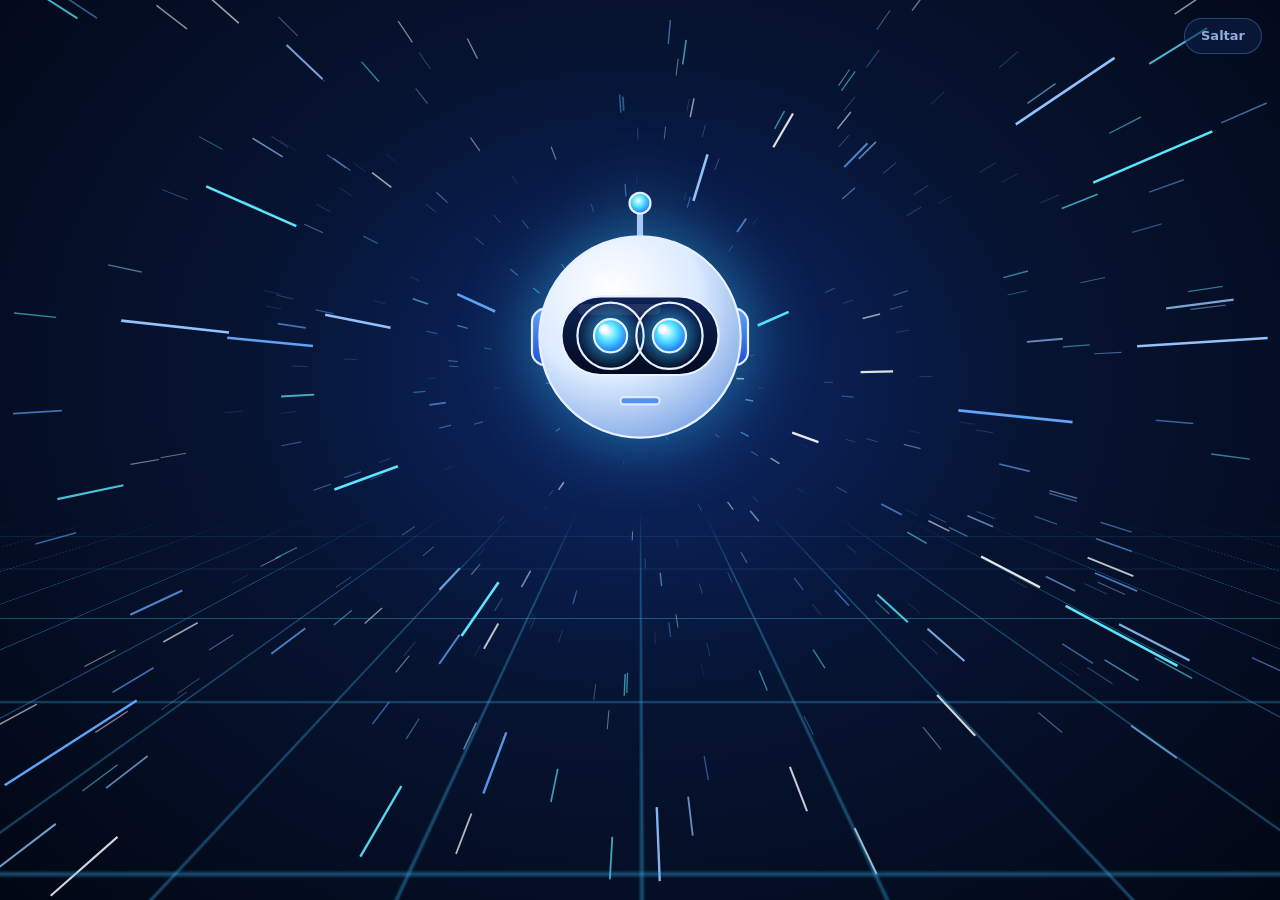
==== web/escritorio.html @ f4a1347a "v2.2.0: ventana propia del programa, panel azul, Groq y arreglos de Windows - El programa ya no abre" ====
<!doctype html>
<html lang="es">
<head>
<meta charset="utf-8">
<meta name="viewport" content="width=device-width, initial-scale=1">
<title>Píxel · Panel de control</title>
<meta name="description" content="Panel de control de Píxel en este computador: vincula tus dispositivos y guarda tus APIs.">
<!-- Fase 15 (12 nov) - La ventana del programa instalado (instalador/pixel_ventana.py). Pedido del usuario: "un
     entorno como un dashboard todo azul" con Pixel acercandose de atras hacia adelante y su saludo; distinto de la
     app de internet. Habla con el panel local (/api/estado y RUTAS_POST / RUTAS_SOLO_LOCAL de panel.py); mientras
     el lanzador baja la voz, /api/estado da 503 y el avance sale en /progreso. Logica: escritorio.js. -->
<link rel="icon" href="icono_programa.svg" type="image/svg+xml">
<link rel="stylesheet" href="escritorio.css">
</head>
<body class="con-intro">

<!-- ===================== Bienvenida: Pixel llega desde el fondo y saluda ===================== -->
<div id="intro" class="intro" role="dialog" aria-modal="true" aria-label="Bienvenida de Píxel">
  <canvas id="estrellas" class="estrellas" aria-hidden="true"></canvas>
  <div class="suelo" aria-hidden="true"><div class="suelo-rejilla"></div></div>
  <div class="intro-centro">
    <div class="intro-escena">
      <div class="onda" aria-hidden="true"></div>
      <div class="onda dos" aria-hidden="true"></div>
      <div id="intro-pixel" class="intro-pixel pixel-figura" aria-hidden="true"></div>
    </div>
    <p id="intro-texto" class="intro-texto" aria-live="polite"></p>
    <button id="intro-entrar" class="btn primario grande intro-entrar" type="button">Entrar al panel</button>
  </div>
  <button id="intro-saltar" class="intro-saltar" type="button">Saltar</button>
</div>

<!-- ===================== El panel ===================== -->
<div class="app" id="app">
  <aside class="lateral">
    <div class="marca">
      <div id="avatar" class="avatar pixel-figura" aria-hidden="true"></div>
      <div class="marca-txt"><strong>Píxel</strong><span>Panel de control</span></div>
    </div>
    <nav class="menu" aria-label="Secciones">
      <button type="button" data-vista="inicio" class="activo" aria-current="page">
        <svg viewBox="0 0 24 24" aria-hidden="true"><rect x="3" y="3" width="7" height="9" rx="1.6"/><rect x="14" y="3" width="7" height="5" rx="1.6"/><rect x="14" y="12" width="7" height="9" rx="1.6"/><rect x="3" y="16" width="7" height="5" rx="1.6"/></svg>
        <span>Inicio</span></button>
      <button type="button" data-vista="dispositivos">
        <svg viewBox="0 0 24 24" aria-hidden="true"><rect x="2" y="4" width="14" height="10" rx="2"/><path d="M6 18h6M9 14v4"/><rect x="17.5" y="8" width="4.5" height="12" rx="1.4"/></svg>
        <span>Dispositivos</span></button>
      <button type="button" data-vista="apis">
        <svg viewBox="0 0 24 24" aria-hidden="true"><circle cx="7.5" cy="15.5" r="4.5"/><path d="m10.7 12.3 9.8-9.8M17 6l3 3M14.5 8.5l2 2"/></svg>
        <span>Tus APIs</span></button>
      <button type="button" data-vista="voz">
        <svg viewBox="0 0 24 24" aria-hidden="true"><path d="M11 5 6 9H2v6h4l5 4z"/><path d="M15.5 8.5a5 5 0 0 1 0 7M19 5a10 10 0 0 1 0 14"/></svg>
        <span>Voz</span></button>
    </nav>
    <div class="lateral-pie">
      <div class="estado-mini"><i id="punto" class="punto"></i><span id="estado-mini">Conectando…</span></div>
      <button id="apagar" class="btn fantasma apagar" type="button" hidden>
        <svg viewBox="0 0 24 24" aria-hidden="true"><path d="M12 2v10"/><path d="M18.4 6.6a9 9 0 1 1-12.8 0"/></svg>
        Apagar Píxel</button>
      <small class="firma">Píxel <span id="version"></span> · Divergency IA</small>
    </div>
  </aside>

  <main class="principal" id="principal">
    <header class="cabecera">
      <div>
        <h1 id="titulo">Inicio</h1>
        <p id="saludo" class="sub"></p>
      </div>
      <div class="pildoras" id="pildoras" aria-live="polite"></div>
    </header>

    <!-- Preparando: la primera vez baja la voz y el oido -->
    <section id="preparando" class="tarjeta preparando" hidden aria-live="polite">
      <div class="prep-cab">
        <div class="prep-icono" aria-hidden="true"><svg viewBox="0 0 24 24"><path d="M12 3v12M7 10l5 5 5-5M4 20h16"/></svg></div>
        <div><h2>Preparando a Píxel</h2><p id="prep-fase" class="sub">Un momento…</p></div>
        <strong id="prep-cifra" class="prep-cifra"></strong>
      </div>
      <div class="barra" id="prep-barra"><i></i></div>
      <p class="sub">La primera vez bajo la voz y el oído de Píxel (unos 600 MB). Después arranca en segundos.</p>
      <p id="prep-error" class="error" hidden></p>
    </section>

    <!-- INICIO -->
    <section class="vista" id="v-inicio" aria-labelledby="titulo">
      <div class="mosaico">
        <div class="dato" id="d-pixel"><div class="dato-ico"><svg viewBox="0 0 24 24" aria-hidden="true"><circle cx="12" cy="13" r="8"/><path d="M8 12h.01M16 12h.01M12 5V2"/></svg></div><div><span class="et">Píxel</span><strong>…</strong><small></small></div></div>
        <div class="dato" id="d-nube"><div class="dato-ico"><svg viewBox="0 0 24 24" aria-hidden="true"><path d="M7 18a5 5 0 0 1-.6-9.96A6 6 0 0 1 18 9a4.5 4.5 0 0 1-.5 9z"/></svg></div><div><span class="et">Internet</span><strong>…</strong><small></small></div></div>
        <div class="dato" id="d-robot"><div class="dato-ico"><svg viewBox="0 0 24 24" aria-hidden="true"><rect x="9" y="2" width="6" height="11" rx="3"/><path d="M5 10a7 7 0 0 0 14 0M12 17v4"/></svg></div><div><span class="et">Robot</span><strong>…</strong><small></small></div></div>
        <div class="dato" id="d-ia"><div class="dato-ico"><svg viewBox="0 0 24 24" aria-hidden="true"><path d="M12 3c.6 4.6 3.4 7.4 8 8-4.6.6-7.4 3.4-8 8-.6-4.6-3.4-7.4-8-8 4.6-.6 7.4-3.4 8-8Z"/></svg></div><div><span class="et">Inteligencia</span><strong>…</strong><small></small></div></div>
      </div>
      <div class="rejilla">
        <article class="tarjeta vincular ancha" data-vincular></article>
        <article class="tarjeta">
          <div class="t-cab"><h2>Apps vinculadas</h2><button class="enlace-btn" type="button" data-ir="dispositivos">Ver todo</button></div>
          <div data-lista-apps></div>
        </article>
        <article class="tarjeta">
          <div class="t-cab"><h2>Tus APIs</h2><button class="enlace-btn" type="button" data-ir="apis">Administrar</button></div>
          <div id="resumen-apis" class="resumen-apis"></div>
        </article>
      </div>
    </section>

    <!-- DISPOSITIVOS -->
    <section class="vista" id="v-dispositivos" hidden>
      <div class="rejilla">
        <article class="tarjeta vincular ancha" data-vincular></article>
        <article class="tarjeta">
          <div class="t-cab"><h2>Apps vinculadas</h2></div>
          <p class="sub">Las cuentas que manejan a este Píxel desde la app.</p>
          <div data-lista-apps data-con-quitar></div>
        </article>
        <article class="tarjeta">
          <div class="t-cab"><h2>Robot Píxel</h2></div>
          <div id="lista-robots"></div>
        </article>
        <article class="tarjeta ancha">
          <div class="t-cab"><h2>Aparatos de tu red</h2><button class="btn suave" type="button" id="buscar-red">Buscar en la red</button></div>
          <p class="sub">Enchufes, luces, televisores y otros equipos conectados a tu WiFi.</p>
          <p id="red-fase" class="nota" hidden></p>
          <div id="lista-red"></div>
          <h3 class="sub-titulo">Guardados</h3>
          <div id="lista-guardados"></div>
        </article>
      </div>
    </section>

    <!-- TUS APIS -->
    <section class="vista" id="v-apis" hidden>
      <article class="tarjeta preferida">
        <div>
          <h2>¿Quién contesta primero?</h2>
          <p class="sub">Si tienes las dos claves, la otra queda de respaldo. Sin claves, contesta la IA de este computador si está instalada.</p>
        </div>
        <div class="segmentos" role="radiogroup" aria-label="IA que contesta primero">
          <button type="button" role="radio" data-ia="gemini">Gemini</button>
          <button type="button" role="radio" data-ia="groq">Groq</button>
        </div>
      </article>
      <div class="rejilla">
        <article class="tarjeta api" data-api="gemini">
          <div class="api-cab">
            <div class="api-logo gemini" aria-hidden="true"><svg viewBox="0 0 24 24"><path d="M12 2c.7 5.4 4.6 9.3 10 10-5.4.7-9.3 4.6-10 10-.7-5.4-4.6-9.3-10-10 5.4-.7 9.3-4.6 10-10Z"/></svg></div>
            <div><h2>Google Gemini</h2><span class="chip" data-chip>…</span></div>
          </div>
          <p class="sub" data-detalle></p>
          <form class="api-form" data-form>
            <label class="campo">Clave de Gemini
              <input type="password" name="clave" autocomplete="off" spellcheck="false" placeholder="Pega aquí tu clave de Gemini" aria-describedby="ayuda-gemini">
            </label>
            <div class="acciones">
              <button class="btn primario" type="submit">Guardar y probar</button>
              <button class="btn suave" type="button" data-probar>Probar</button>
              <button class="btn fantasma" type="button" data-quitar>Quitar</button>
            </div>
          </form>
          <p class="ayuda" id="ayuda-gemini">Consíguela gratis en <a href="https://aistudio.google.com/apikey" target="_blank" rel="noopener">aistudio.google.com</a> → «Get API key». Se guarda solo en este computador.</p>
        </article>
        <article class="tarjeta api" data-api="groq">
          <div class="api-cab">
            <div class="api-logo groq" aria-hidden="true"><svg viewBox="0 0 24 24"><path d="M13 2 4 14h7l-1 8 9-12h-7z"/></svg></div>
            <div><h2>Groq</h2><span class="chip" data-chip>…</span></div>
          </div>
          <p class="sub" data-detalle></p>
          <form class="api-form" data-form>
            <label class="campo">Clave de Groq
              <input type="password" name="clave" autocomplete="off" spellcheck="false" placeholder="Pega aquí tu clave de Groq" aria-describedby="ayuda-groq">
            </label>
            <div class="acciones">
              <button class="btn primario" type="submit">Guardar y probar</button>
              <button class="btn suave" type="button" data-probar>Probar</button>
              <button class="btn fantasma" type="button" data-quitar>Quitar</button>
            </div>
          </form>
          <p class="ayuda" id="ayuda-groq">Créala en <a href="https://console.groq.com/keys" target="_blank" rel="noopener">console.groq.com</a> → «API Keys». Muy rápida para conversar. Se guarda solo en este computador.</p>
        </article>
        <article class="tarjeta ancha local">
          <div class="api-cab">
            <div class="api-logo local" aria-hidden="true"><svg viewBox="0 0 24 24"><rect x="3" y="4" width="18" height="12" rx="2"/><path d="M8 20h8M12 16v4"/></svg></div>
            <div><h2>IA de este computador</h2><span class="chip" id="chip-local">…</span></div>
          </div>
          <p class="sub">Opcional: con Ollama instalado, Píxel también contesta sin internet (más lento).</p>
        </article>
      </div>
    </section>

    <!-- VOZ -->
    <section class="vista" id="v-voz" hidden>
      <form id="f-voz" class="rejilla">
        <article class="tarjeta">
          <h2>Por dónde habla</h2>
          <div class="opciones" id="op-salida">
            <label class="opcion"><input type="radio" name="salida_voz" value="esp32"><span><b>El robot</b><small>Por el altavoz de Píxel</small></span></label>
            <label class="opcion"><input type="radio" name="salida_voz" value="pc"><span><b>Este computador</b><small>Por sus altavoces</small></span></label>
          </div>
        </article>
        <article class="tarjeta">
          <h2>Largo de las respuestas</h2>
          <div class="opciones">
            <label class="opcion"><input type="radio" name="respuesta" value="corta"><span><b>Cortas</b><small>1 o 2 frases</small></span></label>
            <label class="opcion"><input type="radio" name="respuesta" value="normal"><span><b>Normales</b><small>2 a 4 frases</small></span></label>
          </div>
        </article>
        <article class="tarjeta">
          <h2>Voz</h2>
          <label class="campo">Elige la voz<select name="voz" id="sel-voz"></select></label>
          <label class="campo">Tipo de voz
            <select name="tono">
              <option value="normal">Normal</option>
              <option value="infantil">Infantil</option>
              <option value="muy_infantil">Muy infantil</option>
            </select>
          </label>
        </article>
        <article class="tarjeta">
          <h2>Personalidad</h2>
          <label class="campo">Cómo quieres que hable Píxel
            <textarea name="personalidad" id="personalidad" rows="4" placeholder="Por ejemplo: amable y cercano, con frases sencillas."></textarea>
          </label>
          <small class="sub" id="personalidad-cuenta"></small>
        </article>
        <div class="acciones ancha">
          <button class="btn primario grande" type="submit">Guardar</button>
          <button class="btn suave grande" type="button" id="probar-voz">Guardar y probar la voz</button>
        </div>
      </form>
    </section>
  </main>
</div>

<!-- Pixel se apago (o se apago desde aqui) -->
<div id="apagado" class="apagado" hidden role="alertdialog" aria-modal="true" aria-labelledby="apagado-titulo">
  <div class="apagado-caja">
    <div class="pixel-figura dormido" id="pixel-dormido" aria-hidden="true"></div>
    <h2 id="apagado-titulo">Píxel está apagado</h2>
    <p class="sub" id="apagado-texto">Esta ventana no encuentra a Píxel en este computador.</p>
    <div class="acciones centro">
      <button class="btn primario grande" type="button" id="encender" hidden>Encender Píxel</button>
      <button class="btn suave grande" type="button" id="cerrar-ventana" hidden>Cerrar la ventana</button>
    </div>
  </div>
</div>

<div class="toast" id="toast" role="status" hidden></div>

<script src="escritorio.js"></script>
</body>
</html>
---- web/escritorio.css ----
/* Fase 15 (12 nov) - La ventana del programa: panel de control todo azul (pedido del usuario). Ver escritorio.html. */
:root {
  --fondo: #040b1d;
  --fondo-2: #071533;
  --tarjeta: rgba(13, 32, 72, 0.62);
  --tarjeta-solida: #0c1d42;
  --borde: rgba(96, 165, 250, 0.16);
  --borde-fuerte: rgba(96, 165, 250, 0.34);
  --texto: #e8f1ff;
  --suave: #93acd8;
  --tenue: #6481b3;
  --azul: #3b82f6;
  --azul-claro: #60a5fa;
  --cian: #38bdf8;
  --cian-vivo: #5ee7ff;
  --bien: #22d3ee;
  --aviso: #fbbf24;
  --mal: #fb7185;
  --radio: 18px;
  --sombra: 0 18px 50px rgba(2, 8, 24, 0.55);
  color-scheme: dark;
}

* { box-sizing: border-box; }
[hidden] { display: none !important; }
html, body { height: 100%; }
body {
  margin: 0;
  background:
    radial-gradient(1200px 700px at 85% -10%, rgba(59, 130, 246, 0.22), transparent 60%),
    radial-gradient(900px 600px at -10% 110%, rgba(56, 189, 248, 0.14), transparent 60%),
    linear-gradient(160deg, var(--fondo-2), var(--fondo) 60%);
  background-attachment: fixed;
  color: var(--texto);
  font: 15px/1.5 "Segoe UI Variable Text", "Segoe UI", system-ui, -apple-system, Roboto, "Helvetica Neue", sans-serif;
  -webkit-font-smoothing: antialiased;
  overflow: hidden;
}
body::before {               /* rejilla tenue de fondo */
  content: ""; position: fixed; inset: 0; pointer-events: none; z-index: 0;
  background-image: linear-gradient(rgba(96, 165, 250, 0.05) 1px, transparent 1px),
                    linear-gradient(90deg, rgba(96, 165, 250, 0.05) 1px, transparent 1px);
  background-size: 44px 44px;
  mask-image: radial-gradient(ellipse at 60% 30%, #000 20%, transparent 75%);
}
h1, h2, h3 { margin: 0; font-weight: 650; letter-spacing: -0.01em; }
h1 { font-size: 26px; }
h2 { font-size: 17px; }
a { color: var(--cian); }
a:hover { color: var(--cian-vivo); }
button, input, select, textarea { font: inherit; color: inherit; }
:focus-visible { outline: 2px solid var(--cian); outline-offset: 2px; border-radius: 10px; }
.sub { color: var(--suave); margin: 4px 0 0; font-size: 14px; }
.nota { color: var(--cian); font-size: 14px; margin: 8px 0; }
.error { color: var(--mal); font-weight: 600; }
svg { stroke: currentColor; fill: none; stroke-width: 1.8; stroke-linecap: round; stroke-linejoin: round; }

/* ------------------------------------------------------------------ botones y campos */
.btn {
  display: inline-flex; align-items: center; justify-content: center; gap: 8px;
  border: 1px solid var(--borde-fuerte); background: rgba(59, 130, 246, 0.12);
  padding: 9px 16px; border-radius: 12px; cursor: pointer; font-weight: 600; font-size: 14px;
  transition: background 0.18s, border-color 0.18s, transform 0.12s, box-shadow 0.18s;
  white-space: nowrap;
}
.btn:hover { background: rgba(59, 130, 246, 0.22); border-color: var(--azul-claro); }
.btn:active { transform: translateY(1px); }
.btn:disabled { opacity: 0.5; cursor: default; }
.btn svg { width: 17px; height: 17px; }
.btn.primario {
  background: linear-gradient(135deg, #2563eb, #0ea5e9); border-color: transparent; color: #fff;
  box-shadow: 0 8px 24px rgba(37, 99, 235, 0.35);
}
.btn.primario:hover { background: linear-gradient(135deg, #3b82f6, #22d3ee); box-shadow: 0 10px 30px rgba(56, 189, 248, 0.4); }
.btn.suave { background: rgba(56, 189, 248, 0.1); }
.btn.fantasma { background: transparent; border-color: transparent; color: var(--suave); }
.btn.fantasma:hover { color: var(--texto); background: rgba(96, 165, 250, 0.1); }
.btn.grande { padding: 12px 22px; font-size: 15px; border-radius: 14px; }
.enlace-btn { background: none; border: 0; color: var(--cian); cursor: pointer; font-weight: 600; font-size: 13px; padding: 4px 6px; }
.enlace-btn:hover { color: var(--cian-vivo); }
.acciones { display: flex; flex-wrap: wrap; gap: 10px; margin-top: 14px; }
.acciones.centro { justify-content: center; }
.campo { display: grid; gap: 6px; font-size: 13px; color: var(--suave); font-weight: 600; margin-top: 12px; }
.campo input, .campo select, .campo textarea {
  width: 100%; background: rgba(4, 11, 29, 0.6); border: 1px solid var(--borde-fuerte); border-radius: 12px;
  padding: 10px 12px; color: var(--texto); font-weight: 500; font-size: 15px;
}
.campo textarea { resize: vertical; min-height: 92px; }
.campo input:focus, .campo select:focus, .campo textarea:focus { outline: none; border-color: var(--cian); box-shadow: 0 0 0 3px rgba(56, 189, 248, 0.2); }
.campo select option { background: var(--tarjeta-solida); }
.chip {
  display: inline-flex; align-items: center; gap: 6px; font-size: 12px; font-weight: 700; letter-spacing: 0.02em;
  padding: 3px 10px; border-radius: 999px; background: rgba(96, 165, 250, 0.14); color: var(--azul-claro); margin-top: 4px;
}
.chip.bien { background: rgba(34, 211, 238, 0.14); color: var(--bien); }
.chip.aviso { background: rgba(251, 191, 36, 0.14); color: var(--aviso); }
.chip.mal { background: rgba(251, 113, 133, 0.14); color: var(--mal); }

/* ------------------------------------------------------------------ estructura */
.app {
  position: relative; z-index: 1; height: 100vh; display: grid; grid-template-columns: 248px 1fr;
}
body.con-intro .app { opacity: 0; }
.app.entra { animation: entra-app 0.7s ease both; }
@keyframes entra-app { from { opacity: 0; } to { opacity: 1; } }

.lateral {
  display: flex; flex-direction: column; gap: 22px; padding: 22px 16px 18px;
  background: linear-gradient(180deg, rgba(7, 21, 51, 0.92), rgba(4, 11, 29, 0.92));
  border-right: 1px solid var(--borde);
}
.marca { display: flex; align-items: center; gap: 12px; padding: 4px 6px; }
.marca-txt strong { display: block; font-size: 19px; letter-spacing: 0.01em; }
.marca-txt span { display: block; color: var(--suave); font-size: 12.5px; }
.avatar { width: 58px; height: 62px; flex: none; filter: drop-shadow(0 6px 16px rgba(56, 189, 248, 0.35)); }
.avatar.oculto { visibility: hidden; }
.menu { display: grid; gap: 4px; }
.menu button {
  display: flex; align-items: center; gap: 12px; width: 100%; text-align: left; cursor: pointer;
  background: none; border: 1px solid transparent; border-radius: 12px; padding: 10px 12px;
  color: var(--suave); font-weight: 600; font-size: 14.5px; transition: background 0.18s, color 0.18s;
}
.menu button svg { width: 20px; height: 20px; flex: none; }
.menu button:hover { background: rgba(59, 130, 246, 0.1); color: var(--texto); }
.menu button.activo {
  background: linear-gradient(90deg, rgba(59, 130, 246, 0.28), rgba(56, 189, 248, 0.08));
  border-color: var(--borde-fuerte); color: #fff;
  box-shadow: inset 3px 0 0 var(--cian);
}
.lateral-pie { margin-top: auto; display: grid; gap: 10px; }
.estado-mini { display: flex; align-items: center; gap: 8px; font-size: 13px; color: var(--suave); padding: 0 8px; }
.punto { width: 9px; height: 9px; border-radius: 50%; background: var(--tenue); flex: none; }
.punto.bien { background: var(--bien); box-shadow: 0 0 0 4px rgba(34, 211, 238, 0.15); animation: latido 2.4s ease-in-out infinite; }
.punto.aviso { background: var(--aviso); }
.punto.mal { background: var(--mal); }
@keyframes latido { 50% { box-shadow: 0 0 0 7px rgba(34, 211, 238, 0.05); } }
.apagar { justify-content: flex-start; }
.apagar:hover { color: var(--mal); }
.firma { color: var(--tenue); font-size: 11.5px; padding: 0 8px; }

.principal { overflow-y: auto; padding: 26px 30px 40px; scroll-behavior: smooth; }
.cabecera { display: flex; justify-content: space-between; align-items: flex-start; gap: 16px; margin-bottom: 20px; flex-wrap: wrap; }
.pildoras { display: flex; gap: 8px; flex-wrap: wrap; }
.pildora {
  display: inline-flex; align-items: center; gap: 7px; padding: 6px 12px; border-radius: 999px; font-size: 12.5px; font-weight: 600;
  background: rgba(13, 32, 72, 0.7); border: 1px solid var(--borde); color: var(--suave);
}
.pildora i { width: 7px; height: 7px; border-radius: 50%; background: var(--tenue); }
.pildora.bien i { background: var(--bien); }
.pildora.aviso i { background: var(--aviso); }
.pildora.mal i { background: var(--mal); }

.vista { animation: aparece 0.35s ease both; }
@keyframes aparece { from { opacity: 0; transform: translateY(6px); } to { opacity: 1; transform: none; } }

.tarjeta {
  background: var(--tarjeta); border: 1px solid var(--borde); border-radius: var(--radio); padding: 20px;
  box-shadow: var(--sombra), inset 0 1px 0 rgba(255, 255, 255, 0.04);
  backdrop-filter: blur(10px); -webkit-backdrop-filter: blur(10px); min-width: 0;
}
.t-cab { display: flex; justify-content: space-between; align-items: center; gap: 10px; margin-bottom: 6px; }
.rejilla { display: grid; grid-template-columns: repeat(2, minmax(0, 1fr)); gap: 16px; }
.ancha { grid-column: 1 / -1; }
.sub-titulo { font-size: 13px; text-transform: uppercase; letter-spacing: 0.08em; color: var(--tenue); margin: 18px 0 6px; }

/* mosaico de datos */
.mosaico { display: grid; grid-template-columns: repeat(4, minmax(0, 1fr)); gap: 14px; margin-bottom: 16px; }
.dato {
  display: flex; gap: 12px; align-items: flex-start; padding: 16px; border-radius: 16px;
  background: linear-gradient(160deg, rgba(23, 56, 122, 0.55), rgba(10, 27, 63, 0.55));
  border: 1px solid var(--borde); min-width: 0;
}
.dato-ico {
  width: 38px; height: 38px; flex: none; border-radius: 11px; display: grid; place-items: center;
  background: rgba(56, 189, 248, 0.12); color: var(--cian);
}
.dato-ico svg { width: 20px; height: 20px; }
.dato .et { display: block; font-size: 12px; color: var(--suave); font-weight: 600; text-transform: uppercase; letter-spacing: 0.06em; }
.dato strong { display: block; font-size: 17px; margin-top: 2px; white-space: nowrap; overflow: hidden; text-overflow: ellipsis; }
.dato small { display: block; color: var(--tenue); font-size: 12.5px; white-space: nowrap; overflow: hidden; text-overflow: ellipsis; }
.dato.bien .dato-ico { background: rgba(34, 211, 238, 0.14); color: var(--bien); }
.dato.aviso .dato-ico { background: rgba(251, 191, 36, 0.12); color: var(--aviso); }
.dato.mal .dato-ico { background: rgba(251, 113, 133, 0.12); color: var(--mal); }

/* preparando */
.preparando { margin-bottom: 16px; border-color: var(--borde-fuerte); }
.prep-cab { display: flex; align-items: center; gap: 14px; }
.prep-cab > div:nth-child(2) { flex: 1; }
.prep-icono { width: 44px; height: 44px; border-radius: 13px; display: grid; place-items: center; background: rgba(56, 189, 248, 0.14); color: var(--cian); }
.prep-icono svg { width: 22px; height: 22px; animation: baja 1.6s ease-in-out infinite; }
@keyframes baja { 50% { transform: translateY(3px); } }
.prep-cifra { font-size: 22px; font-variant-numeric: tabular-nums; color: var(--cian); }
.barra { height: 10px; border-radius: 999px; background: rgba(96, 165, 250, 0.14); overflow: hidden; margin: 16px 0 8px; }
.barra i { display: block; height: 100%; width: 0; border-radius: inherit; background: linear-gradient(90deg, #2563eb, var(--cian-vivo)); transition: width 0.5s; box-shadow: 0 0 16px rgba(94, 231, 255, 0.5); }
.barra.sin i { width: 30%; animation: corre 1.4s ease-in-out infinite; }
@keyframes corre { 0% { margin-left: -30%; } 100% { margin-left: 100%; } }

/* vincular */
.vincular { display: grid; grid-template-columns: minmax(0, 1.05fr) minmax(0, 1fr); gap: 22px; align-items: center;
  background: radial-gradient(600px 260px at 0% 0%, rgba(59, 130, 246, 0.25), transparent 70%), var(--tarjeta); }
.vincular h2 { font-size: 20px; }
.pasos { margin: 12px 0 0; padding: 0; list-style: none; display: grid; gap: 8px; counter-reset: paso; }
.pasos li { display: flex; gap: 10px; align-items: flex-start; color: var(--suave); font-size: 14px; }
.pasos li::before {
  counter-increment: paso; content: counter(paso); flex: none; width: 22px; height: 22px; border-radius: 50%;
  display: grid; place-items: center; font-size: 12px; font-weight: 700; background: rgba(56, 189, 248, 0.16); color: var(--cian);
}
.pasos b { color: var(--texto); }
.codigo-zona { display: grid; justify-items: center; gap: 12px; text-align: center; }
.digitos { display: flex; gap: 8px; }
.digitos span {
  width: 50px; height: 64px; display: grid; place-items: center; border-radius: 14px; font-size: 32px; font-weight: 700;
  font-family: "Cascadia Mono", "Consolas", ui-monospace, monospace; color: #fff;
  background: linear-gradient(180deg, rgba(37, 99, 235, 0.45), rgba(8, 25, 64, 0.8));
  border: 1px solid rgba(94, 231, 255, 0.45); box-shadow: 0 0 22px rgba(56, 189, 248, 0.25), inset 0 1px 0 rgba(255, 255, 255, 0.12);
  animation: digito 0.45s cubic-bezier(.2, .9, .3, 1.3) both;
}
.digitos span:nth-child(4) { margin-left: 10px; }
.digitos span:nth-child(2) { animation-delay: 0.05s; } .digitos span:nth-child(3) { animation-delay: 0.1s; }
.digitos span:nth-child(4) { animation-delay: 0.15s; } .digitos span:nth-child(5) { animation-delay: 0.2s; }
.digitos span:nth-child(6) { animation-delay: 0.25s; }
@keyframes digito { from { opacity: 0; transform: translateY(10px) scale(0.9); } to { opacity: 1; transform: none; } }
.cuenta-atras { display: flex; align-items: center; gap: 8px; color: var(--suave); font-size: 13.5px; font-variant-numeric: tabular-nums; }
.cuenta-atras svg { width: 26px; height: 26px; transform: rotate(-90deg); }
.cuenta-atras circle { stroke-width: 3; }
.cuenta-atras .pista { stroke: rgba(96, 165, 250, 0.2); }
.cuenta-atras .resto { stroke: var(--cian); transition: stroke-dashoffset 1s linear; }
.sin-codigo {
  display: grid; justify-items: center; gap: 12px; padding: 18px; border-radius: 16px; width: 100%;
  border: 1px dashed var(--borde-fuerte); background: rgba(4, 11, 29, 0.35); color: var(--suave); text-align: center;
}
.sin-codigo svg { width: 34px; height: 34px; color: var(--cian); }

/* listas */
.lista { display: grid; grid-template-columns: minmax(0, 1fr); gap: 8px; margin-top: 10px; }
.fila {
  display: flex; align-items: center; gap: 12px; padding: 11px 12px; border-radius: 13px;
  background: rgba(4, 11, 29, 0.38); border: 1px solid var(--borde);
}
.fila .ico { width: 34px; height: 34px; flex: none; border-radius: 10px; display: grid; place-items: center; background: rgba(59, 130, 246, 0.14); color: var(--azul-claro); }
.fila .ico svg { width: 18px; height: 18px; }
.fila .txt { flex: 1; min-width: 0; }
.fila .txt b { display: block; font-weight: 600; white-space: nowrap; overflow: hidden; text-overflow: ellipsis; }
.fila .txt small { display: block; color: var(--tenue); font-size: 12.5px; white-space: nowrap; overflow: hidden; text-overflow: ellipsis; }
.fila .btn { padding: 6px 12px; font-size: 13px; }
.fila-form { display: grid; grid-template-columns: 1fr 160px auto; gap: 8px; margin-top: 6px; }
.fila-form .campo { margin: 0; }
.vacio { padding: 16px; border-radius: 13px; border: 1px dashed var(--borde); color: var(--tenue); font-size: 14px; text-align: center; margin-top: 10px; }
.estado-dot { width: 8px; height: 8px; border-radius: 50%; background: var(--tenue); flex: none; }
.estado-dot.bien { background: var(--bien); } .estado-dot.mal { background: var(--mal); }

/* APIs */
.preferida { display: flex; align-items: center; justify-content: space-between; gap: 18px; margin-bottom: 16px; flex-wrap: wrap; }
.preferida > div:first-child { flex: 1 1 320px; }
.segmentos { display: inline-flex; padding: 4px; border-radius: 14px; background: rgba(4, 11, 29, 0.55); border: 1px solid var(--borde-fuerte); }
.segmentos button {
  border: 0; background: none; padding: 9px 22px; border-radius: 10px; cursor: pointer; font-weight: 650; color: var(--suave);
}
.segmentos button[aria-checked="true"] { background: linear-gradient(135deg, #2563eb, #0ea5e9); color: #fff; box-shadow: 0 6px 18px rgba(37, 99, 235, 0.35); }
.api-cab { display: flex; gap: 14px; align-items: center; }
.api-logo { width: 46px; height: 46px; border-radius: 14px; display: grid; place-items: center; flex: none; }
.api-logo svg { width: 24px; height: 24px; }
.api-logo.gemini { background: linear-gradient(135deg, rgba(59, 130, 246, 0.35), rgba(56, 189, 248, 0.15)); color: #bfe3ff; }
.api-logo.gemini svg { fill: currentColor; stroke: none; }
.api-logo.groq { background: linear-gradient(135deg, rgba(37, 99, 235, 0.4), rgba(14, 165, 233, 0.12)); color: var(--cian-vivo); }
.api-logo.local { background: rgba(96, 165, 250, 0.14); color: var(--azul-claro); }
.ayuda { color: var(--tenue); font-size: 13px; margin: 12px 0 0; }
.resumen-apis { display: grid; grid-template-columns: minmax(0, 1fr); gap: 8px; margin-top: 10px; }

/* voz */
.opciones { display: grid; gap: 8px; margin-top: 12px; }
.opcion {
  display: flex; gap: 12px; align-items: center; padding: 12px 14px; border-radius: 13px; cursor: pointer;
  border: 1px solid var(--borde); background: rgba(4, 11, 29, 0.38); transition: border-color 0.18s, background 0.18s;
}
.opcion input { accent-color: var(--cian); width: 18px; height: 18px; }
.opcion b { display: block; } .opcion small { color: var(--tenue); }
.opcion:has(input:checked) { border-color: var(--cian); background: rgba(56, 189, 248, 0.1); }

/* toast */
.toast {
  position: fixed; left: 50%; bottom: 24px; transform: translateX(-50%); z-index: 50; max-width: min(560px, calc(100vw - 32px));
  padding: 12px 18px; border-radius: 14px; background: #0f2a5e; border: 1px solid var(--borde-fuerte); color: var(--texto);
  box-shadow: var(--sombra); font-weight: 600; font-size: 14px; animation: aparece 0.25s ease both;
}
.toast.mal { border-color: rgba(251, 113, 133, 0.6); background: #3a1430; }

/* apagado */
.apagado { position: fixed; inset: 0; z-index: 40; display: grid; place-items: center; padding: 16px; background: rgba(2, 6, 18, 0.82); backdrop-filter: blur(6px); }
.apagado-caja { text-align: center; max-width: 440px; }
.apagado .pixel-figura { width: 140px; height: 150px; margin: 0 auto 14px; filter: grayscale(0.4) brightness(0.8); }

/* ------------------------------------------------------------------ la figura de Pixel */
.pixel-figura svg { width: 100%; height: 100%; overflow: visible; display: block; }
.pixel-figura .ojo { transform-box: fill-box; transform-origin: center; animation: parpadeo 5.2s infinite; }
.pixel-figura .ojo + .ojo, .pixel-figura .ojo:nth-of-type(2) { animation-delay: 0.02s; }
@keyframes parpadeo { 0%, 94%, 100% { transform: scaleY(1); } 96% { transform: scaleY(0.12); } }
.pixel-figura .halo { transform-box: fill-box; transform-origin: center; animation: halo 3s ease-in-out infinite; }
@keyframes halo { 50% { opacity: 0.55; transform: scale(0.9); } }
.pixel-figura .antena { transform-box: fill-box; transform-origin: center; animation: antena 2s ease-in-out infinite; }
@keyframes antena { 50% { opacity: 0.6; } }
.pixel-figura .boca { transform-box: fill-box; transform-origin: center; }
.pixel-figura.hablando .boca { animation: hablar 0.16s ease-in-out infinite alternate; }
@keyframes hablar { from { transform: scaleX(0.55) scaleY(1); } to { transform: scaleX(1.25) scaleY(1.9); } }
.pixel-figura.hablando .halo { animation-duration: 0.5s; }
.pixel-figura.dormido .ojo { animation: none; transform: scaleY(0.12); }
.avatar svg { animation: flota 4s ease-in-out infinite; }
@keyframes flota { 50% { transform: translateY(-3px); } }

/* ------------------------------------------------------------------ bienvenida */
.intro {
  position: fixed; inset: 0; z-index: 30; overflow: hidden; display: grid; place-items: center;
  background: radial-gradient(ellipse at 50% 42%, #0d2a6b 0%, #061331 45%, #020714 100%);
  transition: opacity 0.6s ease;
}
.intro.sale { opacity: 0; pointer-events: none; }
.estrellas { position: absolute; inset: 0; width: 100%; height: 100%; }
.suelo { position: absolute; left: -50%; right: -50%; bottom: -12%; height: 55%; perspective: 420px; perspective-origin: 50% 0%; pointer-events: none; }
.suelo-rejilla {
  position: absolute; inset: 0; transform: rotateX(72deg); transform-origin: 50% 0%;
  background-image: linear-gradient(rgba(56, 189, 248, 0.38) 1.5px, transparent 1.5px),
                    linear-gradient(90deg, rgba(56, 189, 248, 0.38) 1.5px, transparent 1.5px);
  background-size: 64px 64px;
  mask-image: linear-gradient(to bottom, transparent 0%, #000 30%, #000 70%, transparent 100%);
  animation: avanza 0.6s linear infinite;
}
.intro.calma .suelo-rejilla { animation-duration: 4s; }
@keyframes avanza { from { background-position: 0 0; } to { background-position: 0 64px; } }
.intro-centro { position: relative; display: grid; justify-items: center; gap: 18px; padding: 16px; width: min(940px, 100%); }
.intro-escena { position: relative; width: 250px; height: 270px; display: grid; place-items: center; }
.intro-pixel {
  width: 250px; height: 270px; opacity: 0; transform: scale(0.03); filter: blur(10px);
  filter: blur(10px) drop-shadow(0 0 40px rgba(56, 189, 248, 0.6));
}
/* de atras para adelante: como algo que viene de lejos, crece despacio y al final se viene encima (acelera),
   se pasa un poco y se asienta */
.intro-pixel.llega { animation: zoom-arriba 2.5s linear forwards; }
@keyframes zoom-arriba {
  0% { opacity: 0; transform: translateY(36px) scale(0.02); filter: blur(8px) drop-shadow(0 0 8px rgba(56, 189, 248, 0));
       animation-timing-function: cubic-bezier(0.6, 0, 0.95, 0.5); }
  10% { opacity: 1; }
  70% { opacity: 1; transform: translateY(-8px) scale(1.12); filter: blur(0) drop-shadow(0 0 64px rgba(94, 231, 255, 0.95));
        animation-timing-function: cubic-bezier(0.2, 0.8, 0.3, 1); }
  100% { opacity: 1; transform: none; filter: blur(0) drop-shadow(0 0 34px rgba(56, 189, 248, 0.55)); }
}
.intro-pixel.listo svg { animation: flota 4s ease-in-out infinite; }
.onda {
  position: absolute; left: 50%; top: 55%; width: 220px; height: 220px; margin: -110px 0 0 -110px; border-radius: 50%;
  border: 2px solid rgba(94, 231, 255, 0.6); opacity: 0; pointer-events: none;
}
.intro.llego .onda { animation: onda 1.8s ease-out 1; }
.intro.llego .onda.dos { animation-delay: 0.35s; }
@keyframes onda { 0% { opacity: 0.9; transform: scale(0.6); } 100% { opacity: 0; transform: scale(2.3); } }
.intro-texto {
  min-height: 7.2em; margin: 0; text-align: center; font-size: clamp(18px, 2.4vw, 24px); line-height: 1.5; font-weight: 600;
  color: #dceaff; text-shadow: 0 2px 18px rgba(2, 8, 24, 0.8);
}
.intro-texto .linea { display: block; }
.intro-texto .marca-ia {
  background: linear-gradient(90deg, #7dd3fc, #5ee7ff, #60a5fa); -webkit-background-clip: text; background-clip: text; color: transparent;
  font-weight: 800;
}
.intro-texto .cursor { display: inline-block; width: 2px; height: 1.1em; background: var(--cian-vivo); vertical-align: -0.15em; margin-left: 2px; animation: cursor 0.8s steps(1) infinite; }
@keyframes cursor { 50% { opacity: 0; } }
.intro-entrar { opacity: 0; transform: translateY(8px); pointer-events: none; transition: opacity 0.4s, transform 0.4s; }
.intro-entrar.ver { opacity: 1; transform: none; pointer-events: auto; }
.intro-saltar {
  position: absolute; top: 18px; right: 18px; background: rgba(13, 32, 72, 0.6); border: 1px solid var(--borde-fuerte);
  border-radius: 999px; padding: 7px 16px; cursor: pointer; color: var(--suave); font-weight: 600; font-size: 13px;
}
.intro-saltar:hover { color: #fff; }
.volando { position: fixed; z-index: 35; pointer-events: none; transition: all 0.8s cubic-bezier(0.6, 0, 0.2, 1); }

/* ------------------------------------------------------------------ tamanos */
@media (max-width: 1100px) {
  .mosaico { grid-template-columns: repeat(2, minmax(0, 1fr)); }
}
@media (max-width: 900px) {
  .rejilla { grid-template-columns: minmax(0, 1fr); }
  .vincular { grid-template-columns: minmax(0, 1fr); }
  .app { grid-template-columns: 76px 1fr; }
  .marca-txt, .menu button span, .firma, .estado-mini span { display: none; }
  .menu button { justify-content: center; padding: 12px 0; }
  .apagar { justify-content: center; font-size: 0; gap: 0; }
  .estado-mini { justify-content: center; }
  .avatar { width: 46px; height: 50px; }
  .marca { justify-content: center; padding: 0; }
}
@media (max-width: 620px) {
  body { overflow: auto; }
  .app { grid-template-columns: 1fr; grid-template-rows: auto 1fr; height: auto; min-height: 100vh; }
  .lateral { flex-direction: row; align-items: center; padding: 10px 16px; gap: 10px; border-right: 0; border-bottom: 1px solid var(--borde); position: sticky; top: 0; z-index: 5; }
  .menu { display: flex; flex: 1; justify-content: space-around; }
  .lateral-pie { margin: 0; }
  .principal { padding: 18px 16px 32px; overflow: visible; }
  .mosaico { grid-template-columns: minmax(0, 1fr); }
  .digitos span { width: 40px; height: 54px; font-size: 26px; }
  .fila-form { grid-template-columns: 1fr; }
  .intro-escena, .intro-pixel { width: 180px; height: 195px; }
}
@media (prefers-reduced-motion: reduce) {
  *, *::before, *::after { animation-duration: 0.01ms !important; animation-iteration-count: 1 !important; transition-duration: 0.01ms !important; }
}
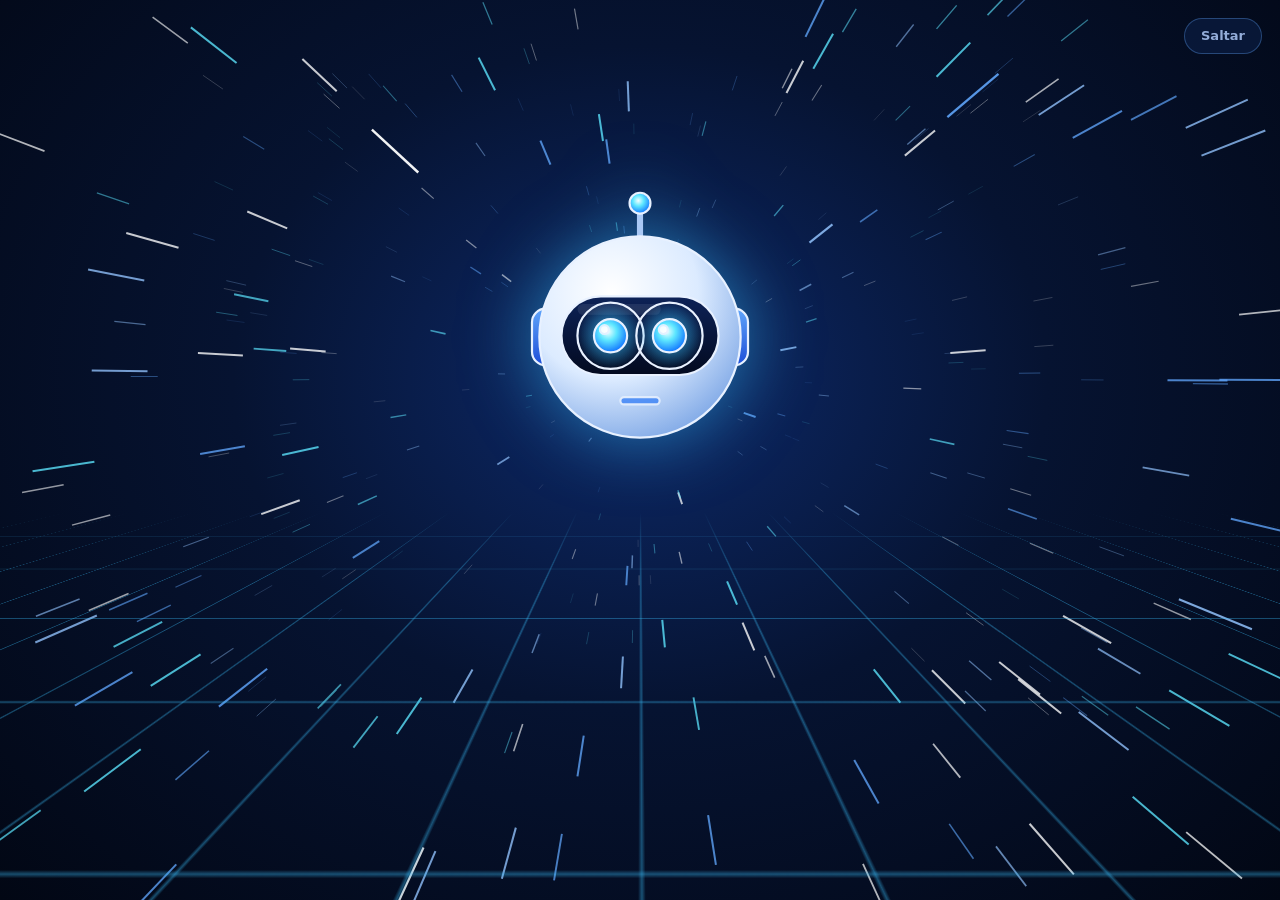
==== commit b543dc0d: "v2.2.1: la ventana propia arranca en Windows, la descarga sigue donde iba - construir.sh quitaba web" ====
--- a/web/escritorio.html
+++ b/web/escritorio.html
@@ -1,8 +1,9 @@
 <!doctype html>
-<html lang="es">
+<html lang="es" translate="no">
 <head>
 <meta charset="utf-8">
 <meta name="viewport" content="width=device-width, initial-scale=1">
+<meta name="google" content="notranslate">
 <title>Píxel · Panel de control</title>
 <meta name="description" content="Panel de control de Píxel en este computador: vincula tus dispositivos y guarda tus APIs.">
 <!-- Fase 15 (12 nov) - La ventana del programa instalado (instalador/pixel_ventana.py). Pedido del usuario: "un
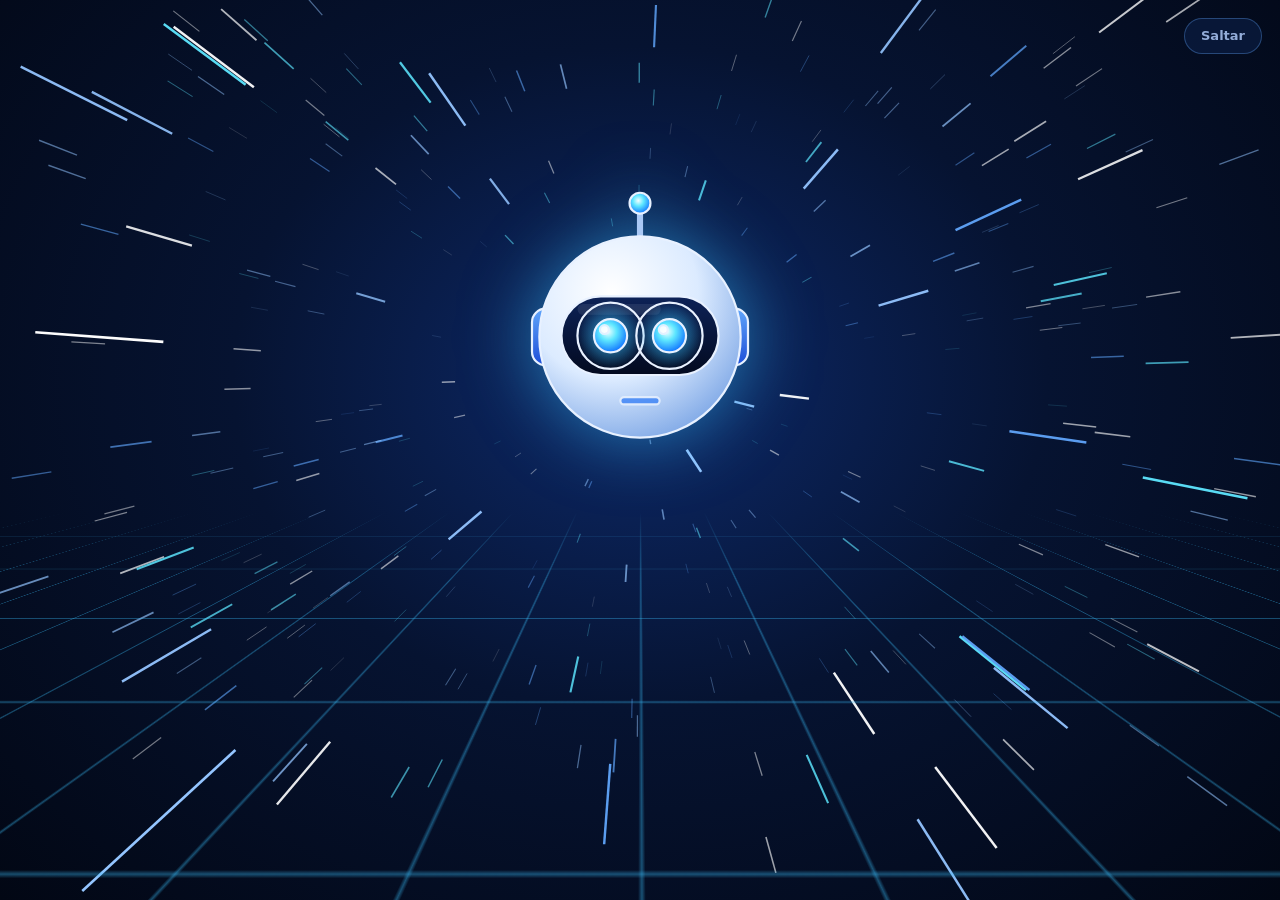
==== commit 999f3e7c: "v2.3.0: Windows como Linux, la musica en una sola ventana, la IA del PC en la app y el codigo del ro" ====
--- a/web/escritorio.html
+++ b/web/escritorio.html
@@ -156,7 +156,7 @@
               <button class="btn fantasma" type="button" data-quitar>Quitar</button>
             </div>
           </form>
-          <p class="ayuda" id="ayuda-gemini">Consíguela gratis en <a href="https://aistudio.google.com/apikey" target="_blank" rel="noopener">aistudio.google.com</a> → «Get API key». Se guarda solo en este computador.</p>
+          <p class="ayuda" id="ayuda-gemini">Consíguela gratis en <a href="https://aistudio.google.com/apikey" target="_blank" rel="noopener">aistudio.google.com</a> → «Get API key». Se guarda en este computador y la usa también la app de tus cuentas vinculadas.</p>
         </article>
         <article class="tarjeta api" data-api="groq">
           <div class="api-cab">
@@ -174,7 +174,15 @@
               <button class="btn fantasma" type="button" data-quitar>Quitar</button>
             </div>
           </form>
-          <p class="ayuda" id="ayuda-groq">Créala en <a href="https://console.groq.com/keys" target="_blank" rel="noopener">console.groq.com</a> → «API Keys». Muy rápida para conversar. Se guarda solo en este computador.</p>
+          <p class="ayuda" id="ayuda-groq">Créala en <a href="https://console.groq.com/keys" target="_blank" rel="noopener">console.groq.com</a> → «API Keys». Muy rápida para conversar. Se guarda en este computador y la usa también la app de tus cuentas vinculadas.</p>
+        </article>
+        <article class="tarjeta ancha google" id="tarjeta-google">
+          <div class="api-cab">
+            <div class="api-logo google" aria-hidden="true"><svg viewBox="0 0 24 24"><path d="M20.5 12.2c0-.6-.1-1.2-.2-1.7H12v3.3h4.8a4.1 4.1 0 0 1-1.8 2.7v2.2h2.9c1.7-1.6 2.6-3.9 2.6-6.5z"/><path d="M12 21c2.4 0 4.4-.8 5.9-2.2L15 16.6c-.8.5-1.8.9-3 .9-2.3 0-4.3-1.6-5-3.7H4v2.3A9 9 0 0 0 12 21z"/><path d="M7 13.8a5.4 5.4 0 0 1 0-3.5V8H4a9 9 0 0 0 0 8z"/><path d="M12 6.6c1.3 0 2.5.5 3.4 1.3L18 5.4A9 9 0 0 0 4 8l3 2.3c.7-2.1 2.7-3.7 5-3.7z"/></svg></div>
+            <div><h2>Google: calendario y correo</h2><span class="chip" id="chip-google">…</span></div>
+          </div>
+          <p class="sub" id="google-detalle"></p>
+          <div class="acciones"><button class="btn primario" type="button" id="google-conectar" hidden>Conectar con Google</button></div>
         </article>
         <article class="tarjeta ancha local">
           <div class="api-cab">
--- a/web/escritorio.css
+++ b/web/escritorio.css
@@ -264,6 +264,10 @@
 .api-logo.gemini svg { fill: currentColor; stroke: none; }
 .api-logo.groq { background: linear-gradient(135deg, rgba(37, 99, 235, 0.4), rgba(14, 165, 233, 0.12)); color: var(--cian-vivo); }
 .api-logo.local { background: rgba(96, 165, 250, 0.14); color: var(--azul-claro); }
+.api-logo.google { background: rgba(255, 255, 255, 0.92); }
+.api-logo.google svg { stroke: none; }
+.api-logo.google path:nth-child(1) { fill: #4285f4; } .api-logo.google path:nth-child(2) { fill: #34a853; }
+.api-logo.google path:nth-child(3) { fill: #fbbc05; } .api-logo.google path:nth-child(4) { fill: #ea4335; }
 .ayuda { color: var(--tenue); font-size: 13px; margin: 12px 0 0; }
 .resumen-apis { display: grid; grid-template-columns: minmax(0, 1fr); gap: 8px; margin-top: 10px; }
 
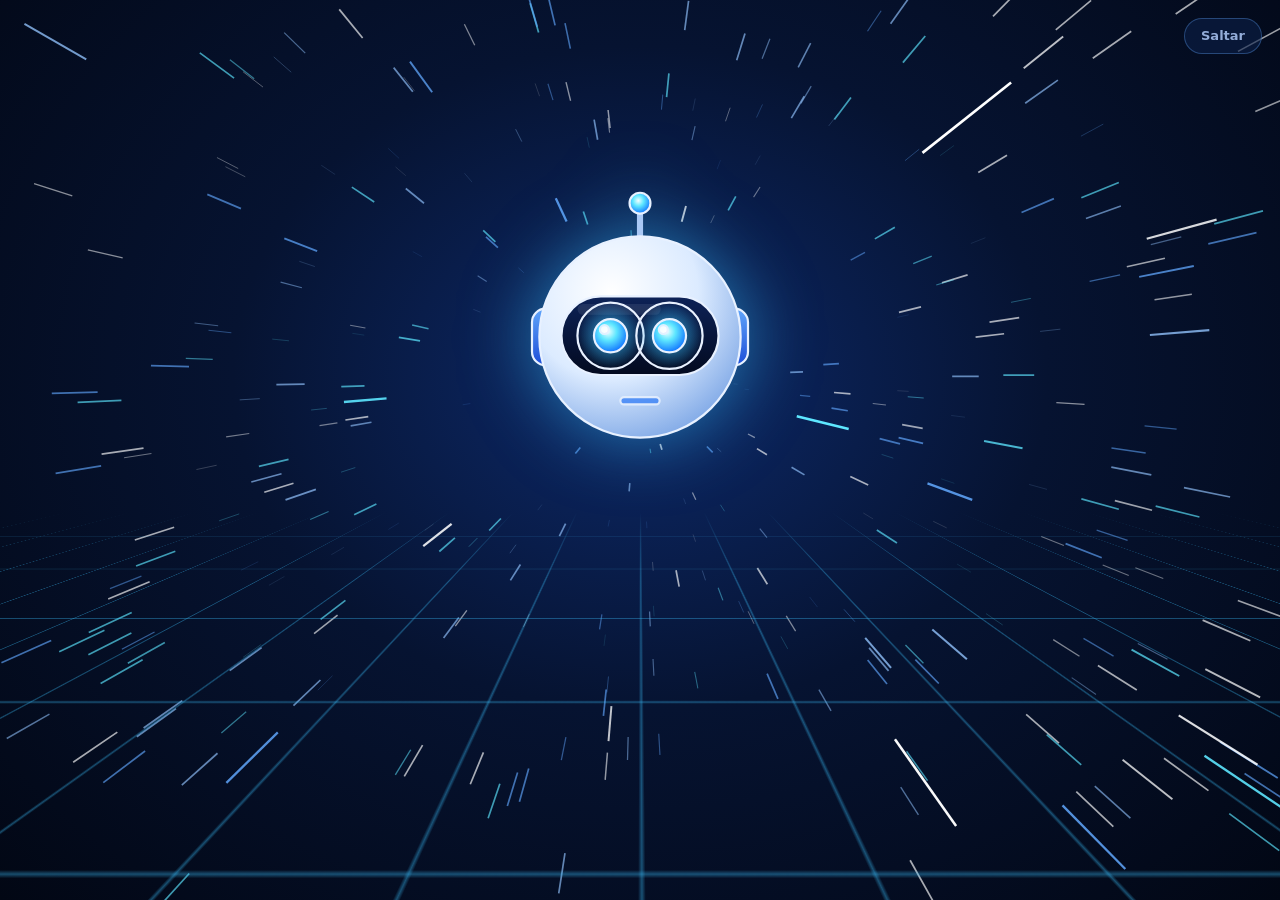
==== commit eaa3a12a: "v2.4.0: un solo Pixel, el PC, el robot y la app copian entre si claves de IA, voz, personalidad y pe" ====
--- a/web/escritorio.html
+++ b/web/escritorio.html
@@ -182,7 +182,16 @@
             <div><h2>Google: calendario y correo</h2><span class="chip" id="chip-google">…</span></div>
           </div>
           <p class="sub" id="google-detalle"></p>
-          <div class="acciones"><button class="btn primario" type="button" id="google-conectar" hidden>Conectar con Google</button></div>
+          <ol class="pasos" id="google-pasos" hidden>
+            <li>En <a href="https://console.cloud.google.com/auth/clients?project=pixelassitance" target="_blank" rel="noopener"><b>Google Cloud → Clientes</b></a>, toca «Crear cliente».</li>
+            <li>En «Tipo de aplicación» elige <b>App de escritorio</b>, ponle un nombre (por ejemplo «Píxel programa») y toca «Crear».</li>
+            <li>Toca «Descargar JSON» y carga ese archivo aquí.</li>
+          </ol>
+          <div class="acciones">
+            <button class="btn primario" type="button" id="google-conectar" hidden>Conectar con Google</button>
+            <button class="btn" type="button" id="google-cargar" hidden>Cargar la credencial (.json)</button>
+            <input type="file" id="google-archivo" accept=".json,application/json" hidden>
+          </div>
         </article>
         <article class="tarjeta ancha local">
           <div class="api-cab">
@@ -229,6 +238,12 @@
           </label>
           <small class="sub" id="personalidad-cuenta"></small>
         </article>
+        <article class="tarjeta">
+          <h2>Lo que Píxel sabe de ti</h2>
+          <p class="perfil-pc" id="perfil-pc">…</p>
+          <small class="sub" id="perfil-de">Lo escribes en la app de Píxel, en tu Perfil, y se copia solo aquí y al robot.</small>
+        </article>
+        <p class="sub ancha">La voz, el tipo de voz, el largo de las respuestas y la personalidad se copian solos con la app de tus cuentas vinculadas, en los dos sentidos.</p>
         <div class="acciones ancha">
           <button class="btn primario grande" type="submit">Guardar</button>
           <button class="btn suave grande" type="button" id="probar-voz">Guardar y probar la voz</button>
--- a/web/escritorio.css
+++ b/web/escritorio.css
@@ -405,3 +405,6 @@
 @media (prefers-reduced-motion: reduce) {
   *, *::before, *::after { animation-duration: 0.01ms !important; animation-iteration-count: 1 !important; transition-duration: 0.01ms !important; }
 }
+
+/* 2.4.0: el perfil que llega de la app, linea por linea */
+.perfil-pc { margin: 8px 0; white-space: pre-line; color: var(--texto); font-size: 14px; line-height: 1.5; }
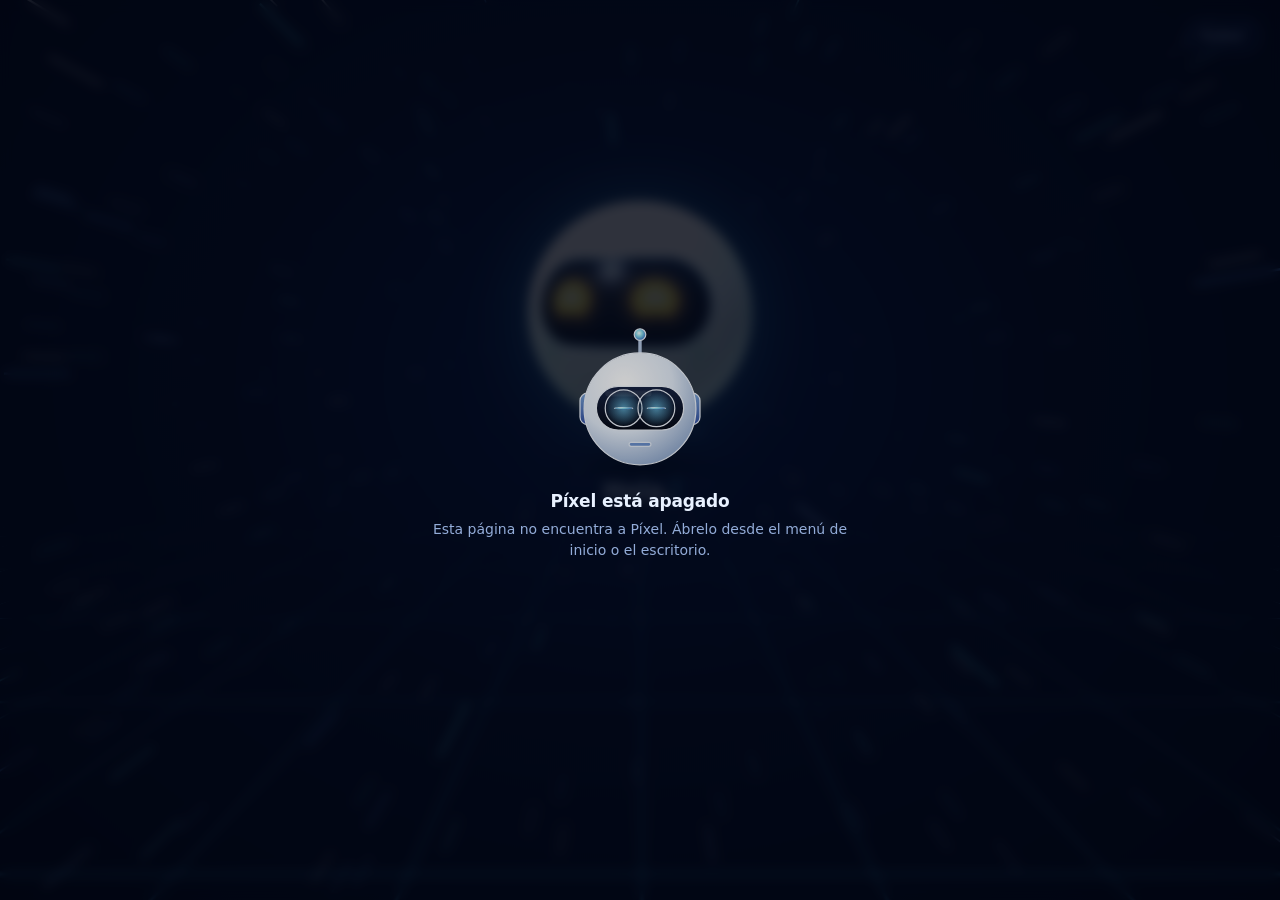
==== commit 5c9d8f36: "v2.6.0: la luz del robot y vincularlo desde el Panel de control - La luz RGB del robot (firmware fue" ====
--- a/web/escritorio.html
+++ b/web/escritorio.html
@@ -112,9 +112,28 @@
           <p class="sub">Las cuentas que manejan a este Píxel desde la app.</p>
           <div data-lista-apps data-con-quitar></div>
         </article>
-        <article class="tarjeta">
+        <article class="tarjeta ancha" id="tarjeta-robot">
           <div class="t-cab"><h2>Robot Píxel</h2></div>
-          <div id="lista-robots"></div>
+          <div class="robot-estado">
+            <span class="bombillo" id="robot-bombillo" aria-hidden="true"></span>
+            <div class="txt"><b id="robot-titulo">Sin vincular</b><small id="robot-detalle">Vincúlalo en dos pasos: Bluetooth y luego WiFi.</small></div>
+          </div>
+          <ul class="condiciones" id="robot-condiciones" aria-label="Lo que necesita el verde"></ul>
+          <p id="robot-fase" class="nota" hidden aria-live="polite"></p>
+          <div class="paso">
+            <div class="paso-cab"><span class="paso-num">1</span><b>Bluetooth</b><span class="chip bien" id="bt-hecho" hidden>Vinculado</span>
+              <button class="btn suave" type="button" id="robot-detectar">Detectar por Bluetooth</button></div>
+            <div id="lista-bt"></div>
+          </div>
+          <div class="paso">
+            <div class="paso-cab"><span class="paso-num">2</span><b>WiFi</b><span class="chip bien" id="wifi-hecho" hidden>Conectado</span>
+              <button class="btn suave" type="button" id="robot-vincular-wifi" disabled>Vincular con WiFi</button></div>
+            <div id="pregunta-wifi" class="pregunta" hidden>
+              <p id="pregunta-wifi-texto"></p>
+              <div class="acciones"><button class="btn primario" type="button" id="wifi-si">Sí</button><button class="btn fantasma" type="button" id="wifi-no">No</button></div>
+            </div>
+            <div id="lista-redes" hidden></div>
+          </div>
         </article>
         <article class="tarjeta ancha">
           <div class="t-cab"><h2>Aparatos de tu red</h2><button class="btn suave" type="button" id="buscar-red">Buscar en la red</button></div>
@@ -268,6 +287,8 @@
 
 <div class="toast" id="toast" role="status" hidden></div>
 
+<script src="cara3d.js"></script>   <!-- 17 nov: la cara 3D de la app, en la bienvenida -->
+<script src="luz_robot.js"></script>   <!-- 17 nov: la luz del robot, igual que en la app -->
 <script src="escritorio.js"></script>
 </body>
 </html>
--- a/web/escritorio.css
+++ b/web/escritorio.css
@@ -53,6 +53,34 @@
 .sub { color: var(--suave); margin: 4px 0 0; font-size: 14px; }
 .nota { color: var(--cian); font-size: 14px; margin: 8px 0; }
 .error { color: var(--mal); font-weight: 600; }
+.nota.hecho { color: var(--bien); font-weight: 600; }
+/* 17 nov: Robot Píxel: el bombillo tiene el color del LED del robot; los pasos Bluetooth y WiFi */
+.robot-estado { display: flex; align-items: center; gap: 14px; margin-top: 12px; }
+.robot-estado .txt { display: grid; gap: 2px; }
+.robot-estado small { color: var(--suave); font-size: 13.5px; }
+.bombillo { flex: none; width: 34px; height: 34px; border-radius: 50%; background: #334155; border: 2px solid rgba(255, 255, 255, 0.15); }
+.bombillo[data-luz="azul"] { background: #3b82f6; box-shadow: 0 0 18px #3b82f6; }
+.bombillo[data-luz="verde"] { background: #22c55e; box-shadow: 0 0 18px #22c55e; }
+.bombillo[data-luz="amarilla"] { background: #facc15; box-shadow: 0 0 18px #facc15; }
+.bombillo[data-luz="roja"] { background: #ef4444; box-shadow: 0 0 18px #ef4444; }
+.condiciones { list-style: none; margin: 12px 0 0; padding: 0; display: grid; gap: 6px; }
+.condiciones li { display: flex; align-items: center; gap: 10px; font-size: 14px; }
+.condiciones li > span { width: 20px; text-align: center; font-weight: 700; }
+.condiciones li.bien > span { color: #22c55e; } .condiciones li.mal > span { color: var(--mal); }
+.condiciones li small { color: var(--suave); }
+.condiciones li .btn { margin-left: auto; padding: 4px 12px; }
+.paso { margin-top: 16px; padding-top: 14px; border-top: 1px solid rgba(255, 255, 255, 0.08); }
+.paso-cab { display: flex; align-items: center; gap: 10px; flex-wrap: wrap; }
+.paso-cab .btn { margin-left: auto; }
+.paso-num { display: grid; place-items: center; width: 26px; height: 26px; border-radius: 50%; background: rgba(56, 189, 248, 0.15); color: var(--cian); font-weight: 700; font-size: 13px; }
+.paso .lista, .paso .vacio, .pregunta, #f-wifi-otra { margin-top: 10px; }
+.pregunta p { margin: 0; }
+.fila.elegida { border-color: var(--cian); background: rgba(56, 189, 248, 0.08); }
+#lista-redes .sub-titulo { margin-top: 14px; }
+#lista-redes .lista { max-height: 430px; overflow-y: auto; padding-right: 4px; }
+.casilla { display: flex; align-items: center; gap: 8px; margin-top: 12px; font-size: 14px; color: var(--suave); cursor: pointer; }
+.casilla input { width: 18px; height: 18px; accent-color: var(--cian); }
+.casilla[hidden], .campo[hidden] { display: none; }
 svg { stroke: currentColor; fill: none; stroke-width: 1.8; stroke-linecap: round; stroke-linejoin: round; }
 
 /* ------------------------------------------------------------------ botones y campos */
@@ -348,6 +376,13 @@
   100% { opacity: 1; transform: none; filter: blur(0) drop-shadow(0 0 34px rgba(56, 189, 248, 0.55)); }
 }
 .intro-pixel.listo svg { animation: flota 4s ease-in-out infinite; }
+/* 17 nov: la cara 3D de la app (cara3d.js) en la bienvenida */
+.intro-pixel.en-3d { position: relative; }
+.intro-cara { position: absolute; inset: -20px; width: calc(100% + 40px); height: calc(100% + 40px); display: block; touch-action: none; }
+.intro-pixel .fondo-musica, .avatar .fondo-musica { display: none; }
+.avatar.en-3d { position: relative; filter: drop-shadow(0 4px 12px rgba(56, 189, 248, 0.35)); }
+.logo-cara { position: absolute; inset: -4px; width: calc(100% + 8px); height: calc(100% + 8px); display: block; }
+.volando .intro-cara { inset: 0; width: 100%; height: 100%; }
 .onda {
   position: absolute; left: 50%; top: 55%; width: 220px; height: 220px; margin: -110px 0 0 -110px; border-radius: 50%;
   border: 2px solid rgba(94, 231, 255, 0.6); opacity: 0; pointer-events: none;
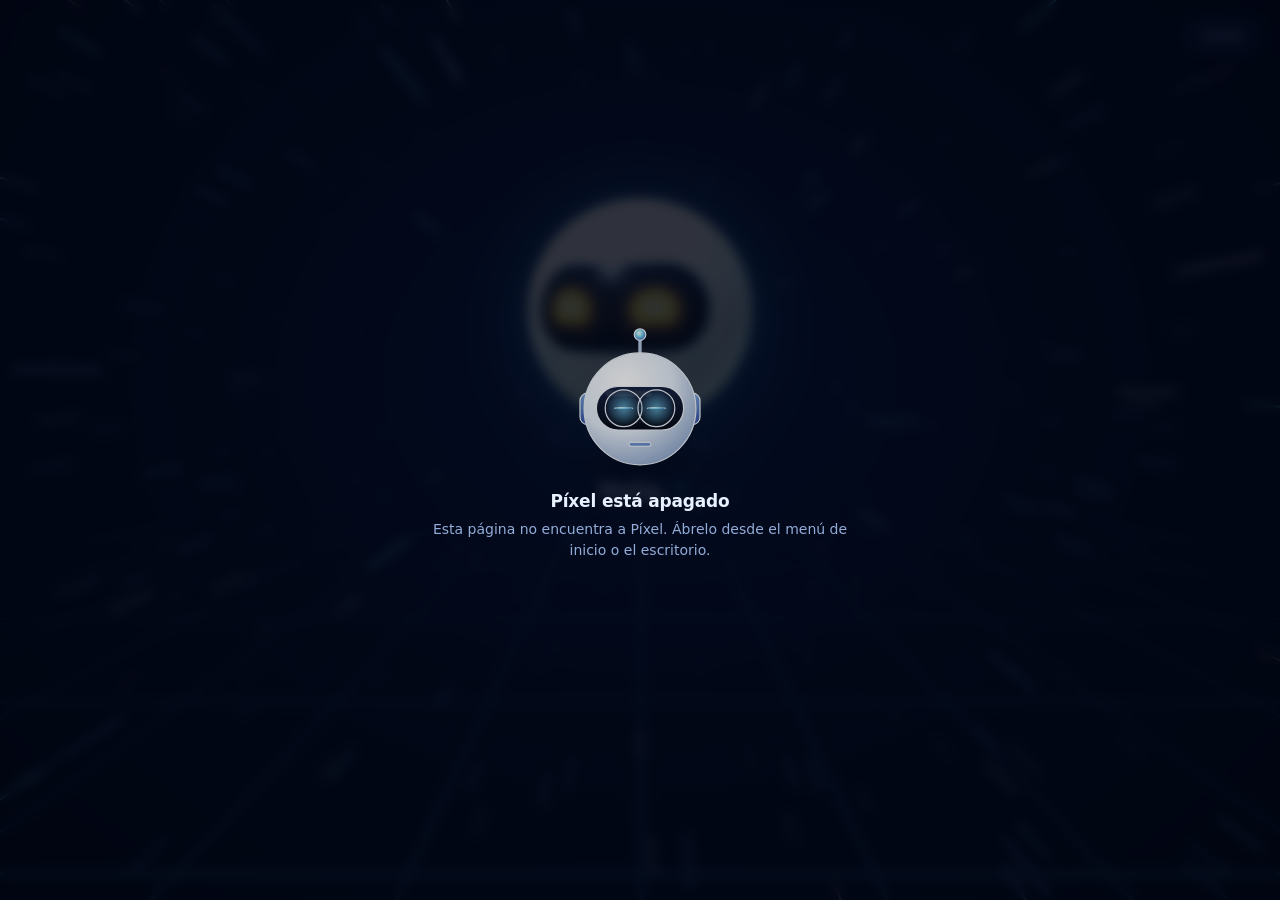
==== commit 598dc8c3: "Contesta uno solo: el robot o la app de internet, elegido en el Panel de control Pedido: "me estan h" ====
--- a/web/escritorio.html
+++ b/web/escritorio.html
@@ -228,8 +228,10 @@
         <article class="tarjeta">
           <h2>Por dónde habla</h2>
           <div class="opciones" id="op-salida">
-            <label class="opcion"><input type="radio" name="salida_voz" value="esp32"><span><b>El robot</b><small>Por el altavoz de Píxel</small></span></label>
-            <label class="opcion"><input type="radio" name="salida_voz" value="pc"><span><b>Este computador</b><small>Por sus altavoces</small></span></label>
+            <label class="opcion"><input type="radio" name="salida_voz" value="esp32"><span><b>El robot</b><small>Por el altavoz de Píxel. La app de internet se queda callada.</small></span></label>
+            <label class="opcion"><input type="radio" name="salida_voz" value="pc"><span><b>Este computador</b><small>Por sus altavoces. La app de internet se queda callada.</small></span></label>
+            <!-- 18 nov (pedido: "si le doy al robot, el de la web no tiene por que hablar, y viceversa"): contesta uno solo -->
+            <label class="opcion"><input type="radio" name="salida_voz" value="app"><span><b>La app de internet</b><small>En el celular o el navegador. El robot se queda callado.</small></span></label>
           </div>
         </article>
         <article class="tarjeta">
--- a/web/escritorio.css
+++ b/web/escritorio.css
@@ -69,6 +69,8 @@
 .condiciones li.bien > span { color: #22c55e; } .condiciones li.mal > span { color: var(--mal); }
 .condiciones li small { color: var(--suave); }
 .condiciones li .btn { margin-left: auto; padding: 4px 12px; }
+.marca-pc { font-family: ui-monospace, monospace; font-size: 12px; padding: 1px 6px; border-radius: 6px; background: rgba(56, 189, 248, 0.15); color: var(--cian); }
+.codigo-zona > .btn.primario { margin-top: 10px; }
 .paso { margin-top: 16px; padding-top: 14px; border-top: 1px solid rgba(255, 255, 255, 0.08); }
 .paso-cab { display: flex; align-items: center; gap: 10px; flex-wrap: wrap; }
 .paso-cab .btn { margin-left: auto; }
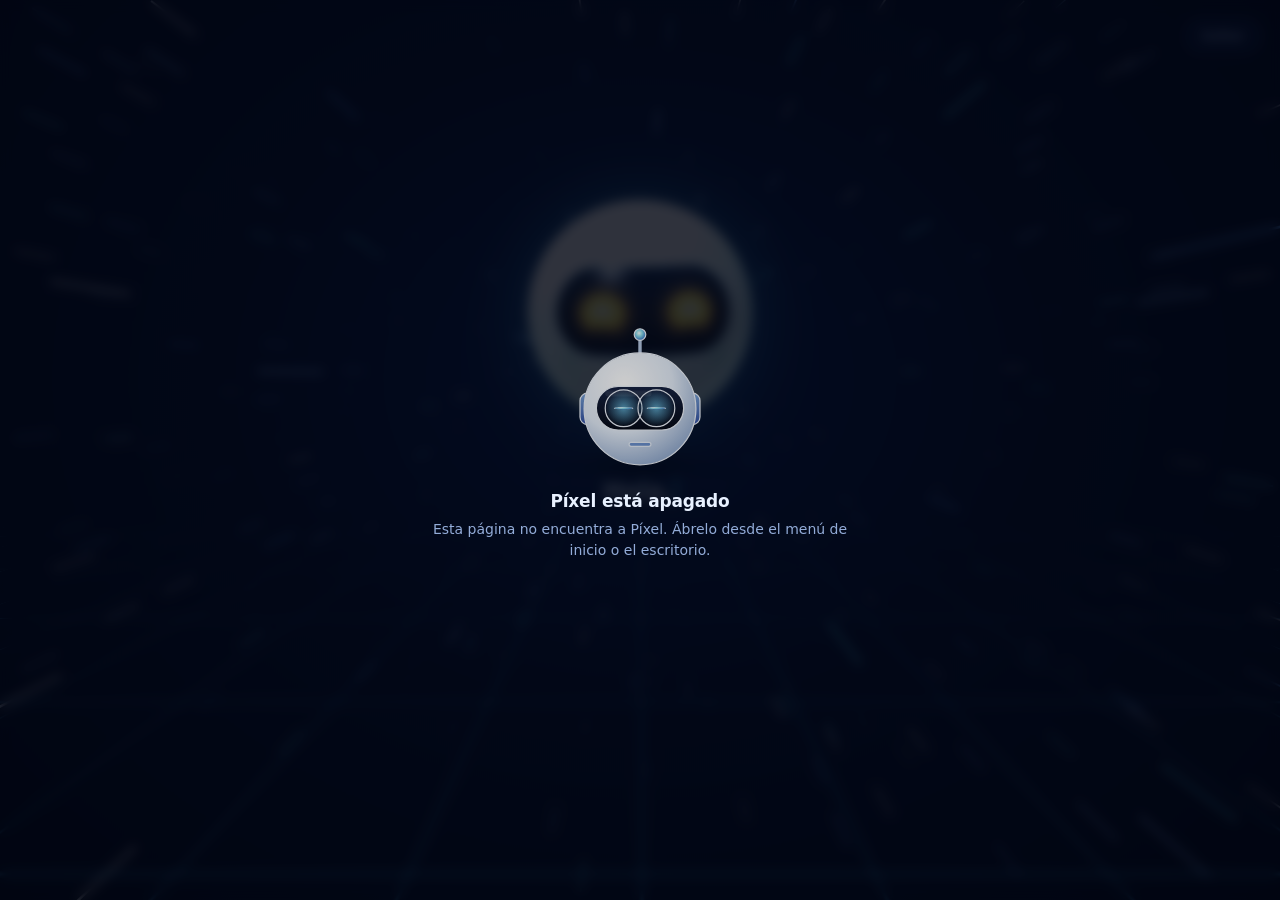
==== commit d6df391e: "Fase 17: Pixel se actualiza desde su Panel de control Pedido: "un boton que llame las versiones mas " ====
--- a/web/escritorio.html
+++ b/web/escritorio.html
@@ -70,6 +70,13 @@
       <div class="pildoras" id="pildoras" aria-live="polite"></div>
     </header>
 
+    <!-- 18 nov (Fase 17, actualizar.py): hay una version nueva de Pixel; se ve en todas las pestanas -->
+    <div id="aviso-version" class="aviso-version" hidden role="status">
+      <svg viewBox="0 0 24 24" aria-hidden="true"><path d="M12 3v12M7 10l5 5 5-5M4 20h16"/></svg>
+      <span id="aviso-version-texto"></span>
+      <button class="btn primario" type="button" data-actualizar>Actualizar</button>
+    </div>
+
     <!-- Preparando: la primera vez baja la voz y el oido -->
     <section id="preparando" class="tarjeta preparando" hidden aria-live="polite">
       <div class="prep-cab">
@@ -99,6 +106,18 @@
         <article class="tarjeta">
           <div class="t-cab"><h2>Tus APIs</h2><button class="enlace-btn" type="button" data-ir="apis">Administrar</button></div>
           <div id="resumen-apis" class="resumen-apis"></div>
+        </article>
+        <!-- 18 nov (Fase 17): buscar versiones nuevas e instalarlas sin descargar a mano -->
+        <article class="tarjeta" id="tarjeta-version">
+          <div class="t-cab"><h2>Actualizaciones</h2><span class="chip" id="ver-chip"></span></div>
+          <p class="sub" id="ver-texto"></p>
+          <div class="barra" id="ver-barra" hidden><i></i></div>
+          <p class="error" id="ver-error" hidden></p>
+          <div class="acciones">
+            <button class="btn primario" type="button" data-actualizar hidden>Actualizar</button>
+            <button class="btn" type="button" id="ver-buscar">Buscar actualizaciones</button>
+            <a class="enlace-btn" id="ver-notas" target="_blank" rel="noopener" hidden>Qué trae</a>
+          </div>
         </article>
       </div>
     </section>
--- a/web/escritorio.css
+++ b/web/escritorio.css
@@ -445,3 +445,11 @@
 
 /* 2.4.0: el perfil que llega de la app, linea por linea */
 .perfil-pc { margin: 8px 0; white-space: pre-line; color: var(--texto); font-size: 14px; line-height: 1.5; }
+
+/* 18 nov (Fase 17): hay una version nueva de Pixel (actualizar.py) */
+.aviso-version { display: flex; align-items: center; gap: 12px; flex-wrap: wrap; margin: 0 0 18px; padding: 12px 16px; border-radius: 14px;
+  border: 1px solid rgba(251, 191, 36, 0.45); background: rgba(251, 191, 36, 0.1); color: var(--aviso); font-weight: 600; }
+.aviso-version svg { width: 22px; height: 22px; flex: none; fill: none; stroke: currentColor; stroke-width: 2; stroke-linecap: round; stroke-linejoin: round; }
+.aviso-version span { flex: 1 1 220px; }
+#tarjeta-version .barra { margin: 4px 0; }
+#tarjeta-version .acciones { align-items: center; }
